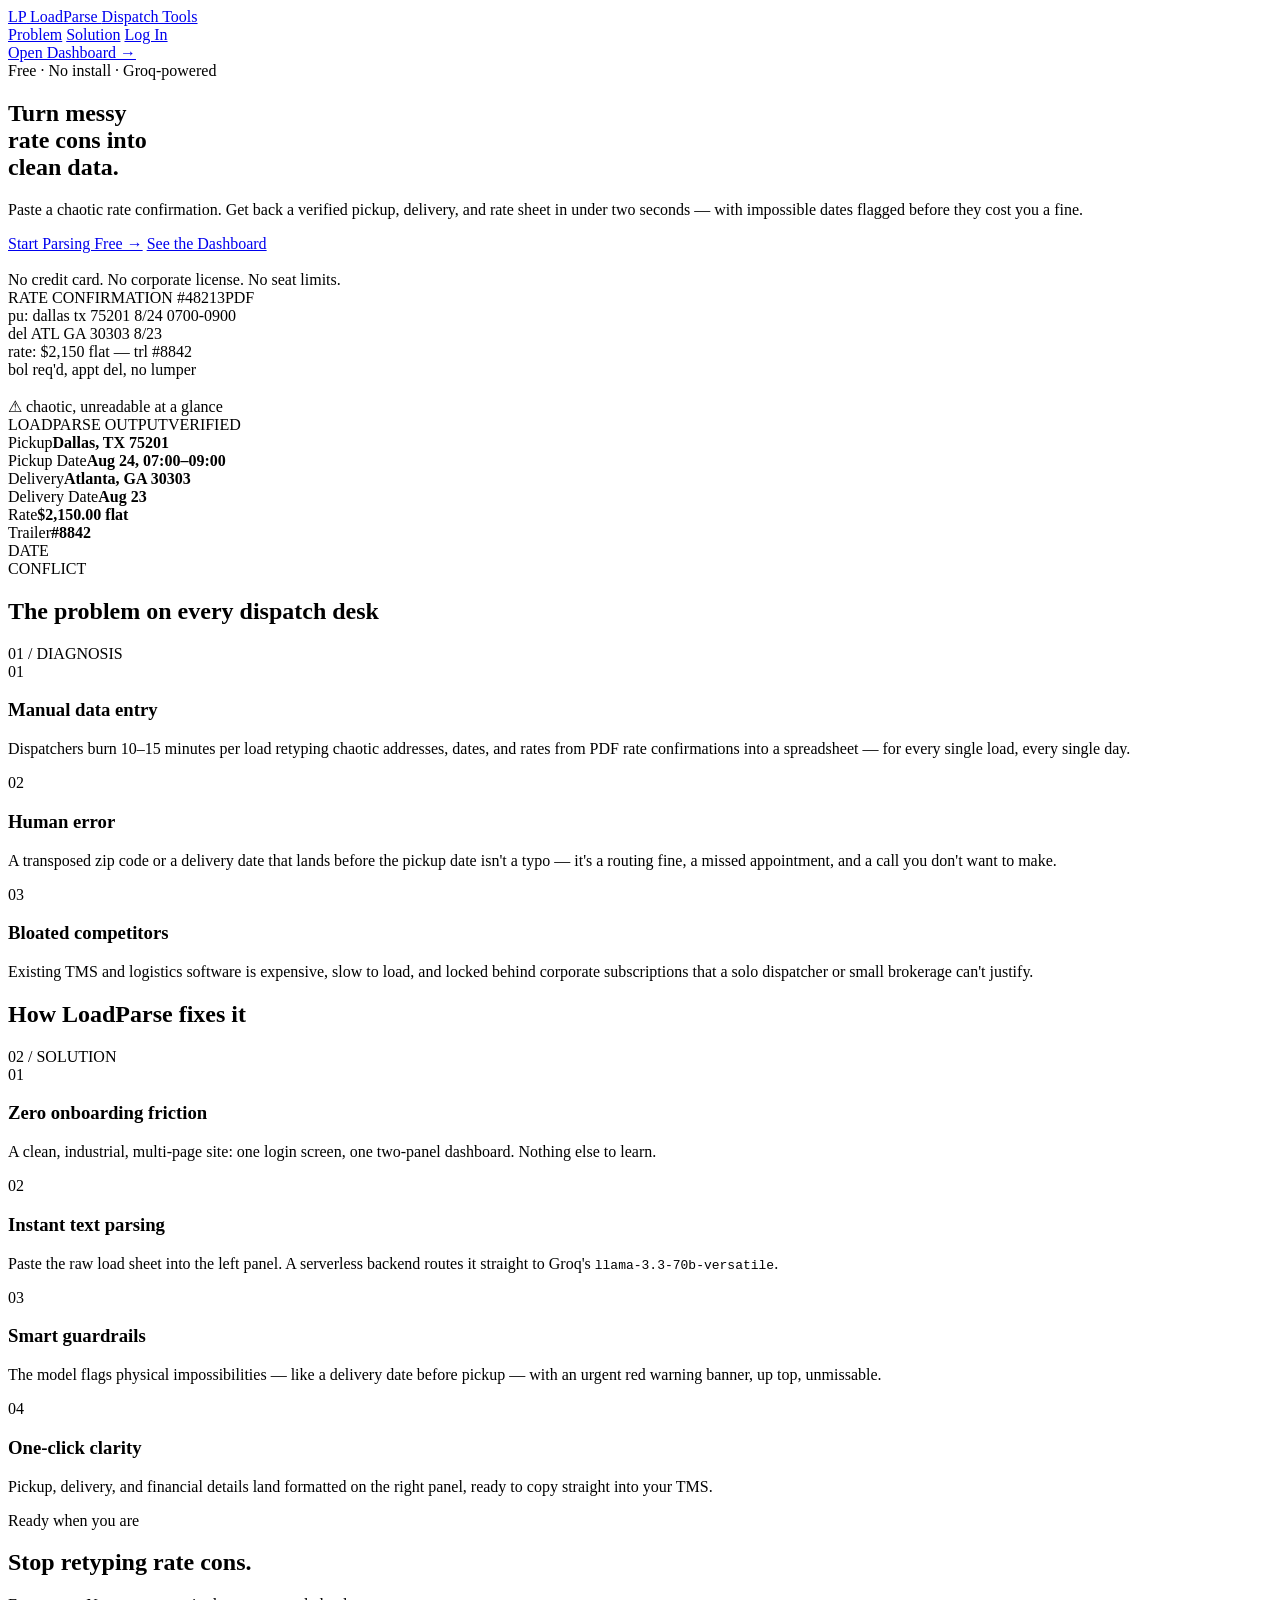
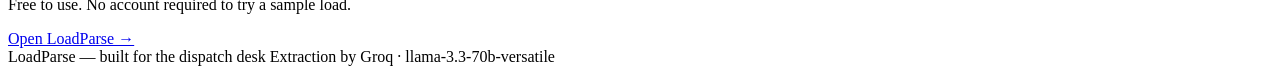
==== index.html @ b396aa14 "Add initial index.html for LoadParse application This HTML file serves as the main structure for the" ====
<!DOCTYPE html>
<html lang="en">
<head>
<meta charset="UTF-8">
<meta name="viewport" content="width=device-width, initial-scale=1.0">
<title>LoadParse — Rate Confirmations to Clean Data, Instantly</title>
<link rel="preconnect" href="https://fonts.googleapis.com">
<link href="https://fonts.googleapis.com/css2?family=Archivo+Black&family=IBM+Plex+Mono:wght@400;500;600;700&family=Inter:wght@400;500;600;700&display=swap" rel="stylesheet">
<link rel="stylesheet" href="styles.css">
</head>
<body>

<div class="stripe"></div>
<header class="topbar">
  <a href="index.html" class="brand">
    <span class="mark">LP</span>
    LoadParse
    <span class="tag">Dispatch Tools</span>
  </a>
  <nav class="nav-links">
    <a href="index.html#problem">Problem</a>
    <a href="index.html#solution">Solution</a>
    <a href="login.html">Log In</a>
  </nav>
  <a href="login.html" class="btn btn-primary">Open Dashboard →</a>
</header>

<section class="hero">
  <div>
    <div class="eyebrow">Free · No install · Groq-powered</div>
    <h1>Turn messy<br>rate cons into<br><span class="hl">clean data.</span></h1>
    <p class="lede">Paste a chaotic rate confirmation. Get back a verified pickup, delivery, and rate sheet in under two seconds — with impossible dates flagged before they cost you a fine.</p>
    <div class="hero-cta">
      <a href="login.html" class="btn btn-primary">Start Parsing Free →</a>
      <a href="dashboard.html" class="btn btn-ghost">See the Dashboard</a>
    </div>
    <div class="hero-note" style="margin-top:18px;">No credit card. No corporate license. No seat limits.</div>
  </div>

  <div class="doc-stack">
    <div class="doc-card back">
      <div class="doc-title"><span>RATE CONFIRMATION #48213</span><span>PDF</span></div>
      pu: dallas tx 75201 8/24 0700-0900<br>
      del ATL GA 30303 8/23<br>
      rate: $2,150 flat — trl #8842<br>
      bol req'd, appt del, no lumper<br>
      <br>
      <span style="color:var(--red);">⚠ chaotic, unreadable at a glance</span>
    </div>
    <div class="doc-card front">
      <div class="doc-title"><span>LOADPARSE OUTPUT</span><span>VERIFIED</span></div>
      <div class="doc-line"><span>Pickup</span><b>Dallas, TX 75201</b></div>
      <div class="doc-line"><span>Pickup Date</span><b>Aug 24, 07:00–09:00</b></div>
      <div class="doc-line"><span>Delivery</span><b>Atlanta, GA 30303</b></div>
      <div class="doc-line"><span>Delivery Date</span><b>Aug 23</b></div>
      <div class="doc-line"><span>Rate</span><b>$2,150.00 flat</b></div>
      <div class="doc-line"><span>Trailer</span><b>#8842</b></div>
      <div class="stamp">DATE<br>CONFLICT</div>
    </div>
  </div>
</section>

<section class="band" id="problem">
  <div class="band-inner">
    <div class="band-head">
      <h2>The problem on every dispatch desk</h2>
      <span class="band-num">01 / DIAGNOSIS</span>
    </div>
    <div class="problem-grid">
      <div class="problem-card">
        <span class="num">01</span>
        <h3>Manual data entry</h3>
        <p>Dispatchers burn 10–15 minutes per load retyping chaotic addresses, dates, and rates from PDF rate confirmations into a spreadsheet — for every single load, every single day.</p>
      </div>
      <div class="problem-card">
        <span class="num">02</span>
        <h3>Human error</h3>
        <p>A transposed zip code or a delivery date that lands before the pickup date isn't a typo — it's a routing fine, a missed appointment, and a call you don't want to make.</p>
      </div>
      <div class="problem-card">
        <span class="num">03</span>
        <h3>Bloated competitors</h3>
        <p>Existing TMS and logistics software is expensive, slow to load, and locked behind corporate subscriptions that a solo dispatcher or small brokerage can't justify.</p>
      </div>
    </div>
  </div>
</section>

<section class="band solution-band" id="solution">
  <div class="band-inner">
    <div class="band-head">
      <h2>How LoadParse fixes it</h2>
      <span class="band-num">02 / SOLUTION</span>
    </div>
    <div class="solution-grid">
      <div class="solution-card">
        <div class="icon">01</div>
        <h3>Zero onboarding friction</h3>
        <p>A clean, industrial, multi-page site: one login screen, one two-panel dashboard. Nothing else to learn.</p>
      </div>
      <div class="solution-card">
        <div class="icon">02</div>
        <h3>Instant text parsing</h3>
        <p>Paste the raw load sheet into the left panel. A serverless backend routes it straight to Groq's <code>llama-3.3-70b-versatile</code>.</p>
      </div>
      <div class="solution-card">
        <div class="icon">03</div>
        <h3>Smart guardrails</h3>
        <p>The model flags physical impossibilities — like a delivery date before pickup — with an urgent red warning banner, up top, unmissable.</p>
      </div>
      <div class="solution-card">
        <div class="icon">04</div>
        <h3>One-click clarity</h3>
        <p>Pickup, delivery, and financial details land formatted on the right panel, ready to copy straight into your TMS.</p>
      </div>
    </div>
  </div>
</section>

<section class="cta-band">
  <div class="eyebrow" style="justify-content:center;">Ready when you are</div>
  <h2>Stop retyping rate cons.</h2>
  <p>Free to use. No account required to try a sample load.</p>
  <a href="login.html" class="btn btn-primary">Open LoadParse →</a>
</section>

<footer>
  <span>LoadParse — built for the dispatch desk</span>
  <span>Extraction by Groq · llama-3.3-70b-versatile</span>
</footer>

</body>
</html>
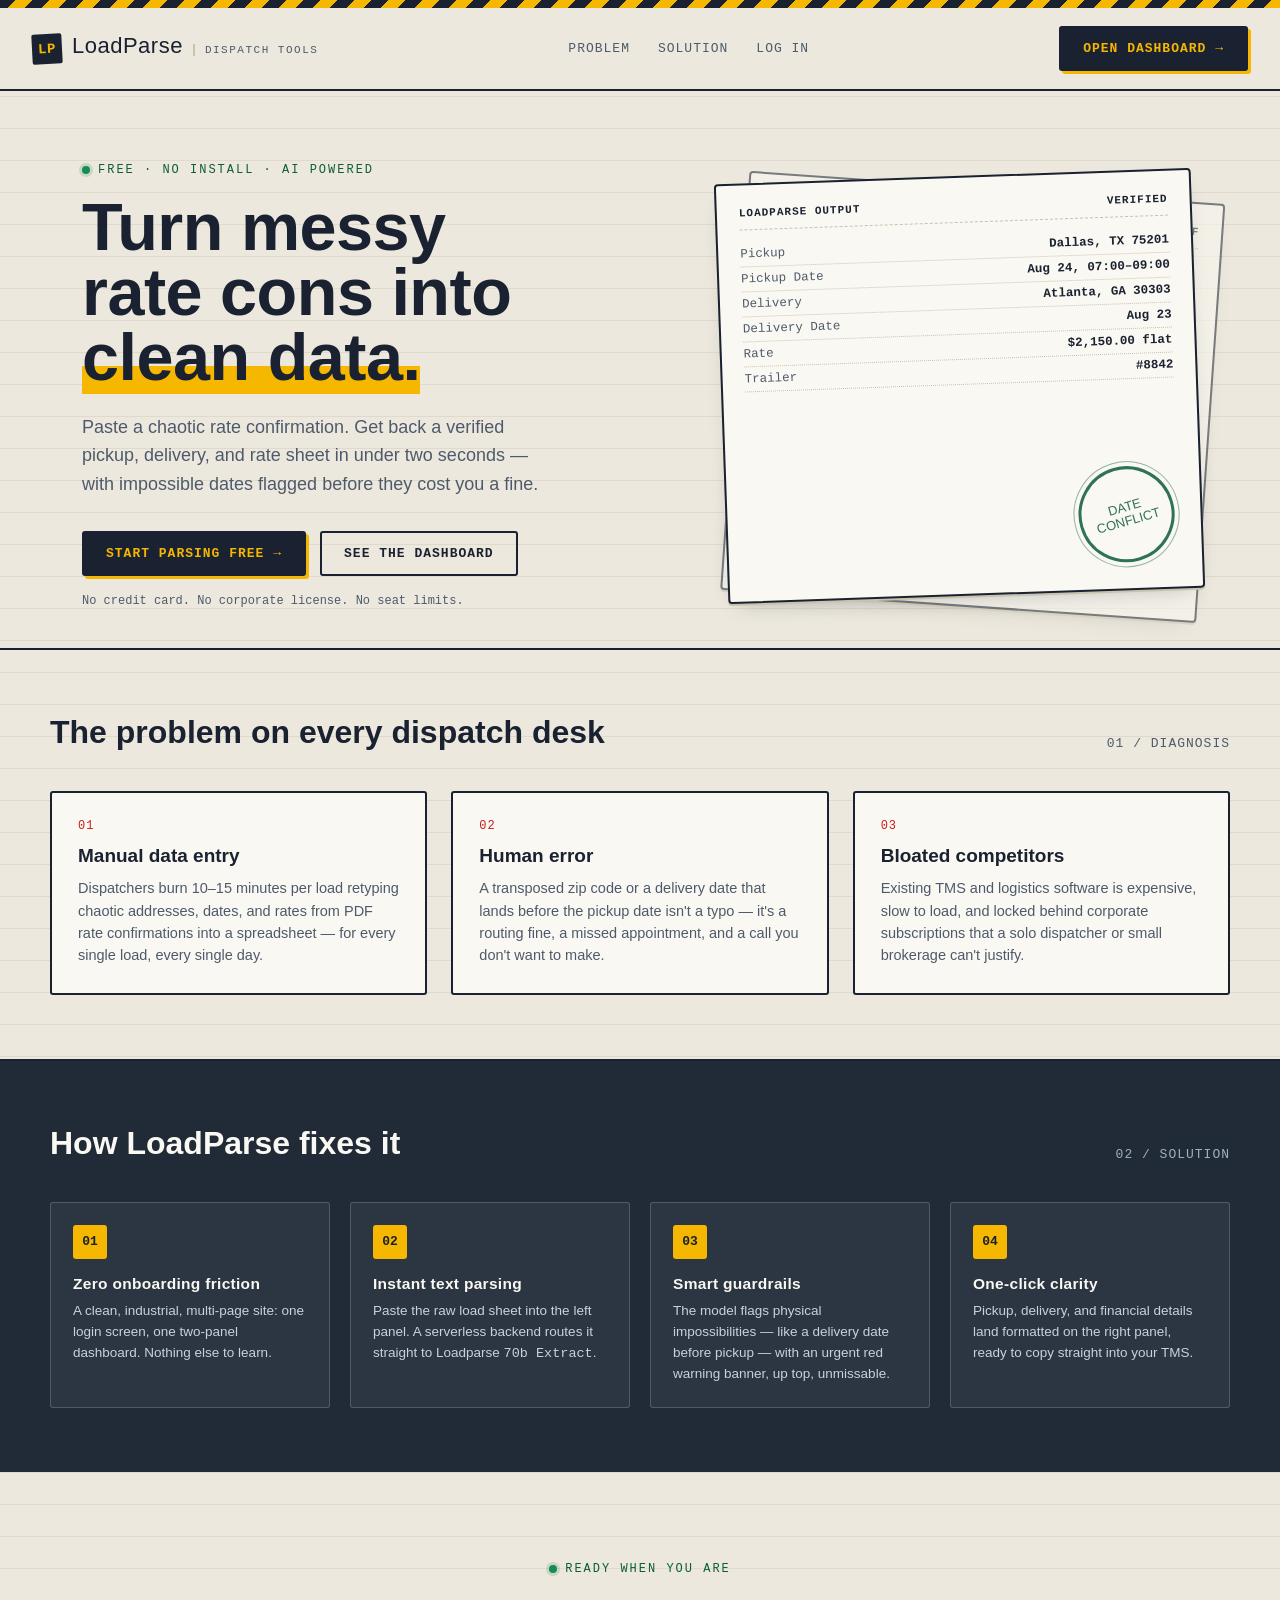
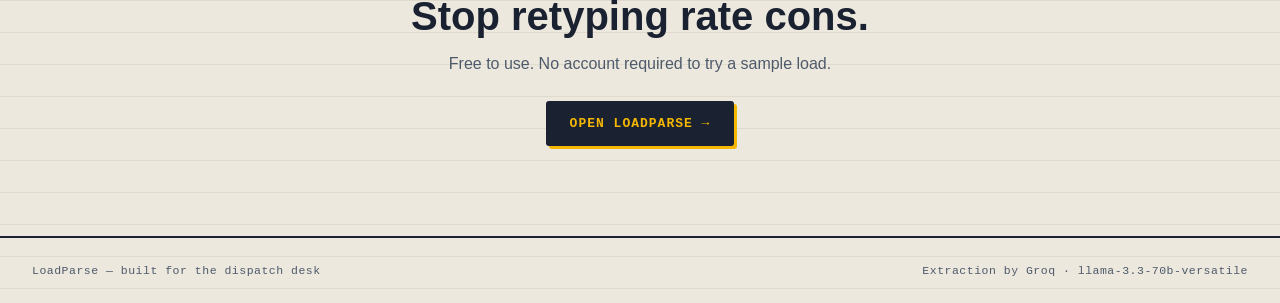
==== commit 60d4f850: "Update references from Groq to AI and Loadparse" ====
--- a/index.html
+++ b/index.html
@@ -27,7 +27,7 @@
 
 <section class="hero">
   <div>
-    <div class="eyebrow">Free · No install · Groq-powered</div>
+    <div class="eyebrow">Free · No install · AI powered</div>
     <h1>Turn messy<br>rate cons into<br><span class="hl">clean data.</span></h1>
     <p class="lede">Paste a chaotic rate confirmation. Get back a verified pickup, delivery, and rate sheet in under two seconds — with impossible dates flagged before they cost you a fine.</p>
     <div class="hero-cta">
@@ -101,7 +101,7 @@
       <div class="solution-card">
         <div class="icon">02</div>
         <h3>Instant text parsing</h3>
-        <p>Paste the raw load sheet into the left panel. A serverless backend routes it straight to Groq's <code>llama-3.3-70b-versatile</code>.</p>
+        <p>Paste the raw load sheet into the left panel. A serverless backend routes it straight to Loadparse <code>70b Extract</code>.</p>
       </div>
       <div class="solution-card">
         <div class="icon">03</div>
--- a/styles.css
+++ b/styles.css
@@ -0,0 +1,765 @@
+/* ==========================================================================
+   LoadParse — design tokens
+   Palette: bonded manifest paper, ink navy, DOT safety yellow,
+            highway-sign green, alert red, steel chrome.
+   Type: Archivo Black (stencil/display) + IBM Plex Mono (data) + Inter (body)
+   Signature: the rubber "stamp" that lands on parsed output.
+   ========================================================================== */
+
+:root{
+  --paper: #ECE8DD;
+  --paper-dim: #DFDACB;
+  --paper-line: #C9C2AC;
+  --ink: #1A2130;
+  --ink-soft: #4E5A6B;
+  --white: #FAF8F2;
+  --steel: #33475B;
+  --steel-dark: #212B38;
+  --yellow: #F5B700;
+  --yellow-ink: #2A2000;
+  --green: #0B5D3B;
+  --green-bright: #178A57;
+  --red: #C81E1E;
+  --red-dark: #7A1010;
+
+  --font-display: 'Archivo Black', 'Arial Black', sans-serif;
+  --font-mono: 'IBM Plex Mono', 'Courier New', monospace;
+  --font-body: 'Inter', -apple-system, sans-serif;
+
+  --radius: 3px;
+  --shadow-card: 0 2px 0 var(--paper-line), 0 10px 24px -14px rgba(26,33,48,0.35);
+}
+
+*{ box-sizing: border-box; }
+html{ scroll-behavior: smooth; }
+body{
+  margin:0;
+  background: var(--paper);
+  color: var(--ink);
+  font-family: var(--font-body);
+  -webkit-font-smoothing: antialiased;
+  background-image:
+    linear-gradient(var(--paper-dim) 1px, transparent 1px),
+    linear-gradient(90deg, transparent 1px, transparent 1px);
+  background-size: 100% 32px;
+}
+
+a{ color: inherit; }
+
+/* -------------------------- caution stripe rule -------------------------- */
+.stripe{
+  height: 8px;
+  width: 100%;
+  background: repeating-linear-gradient(
+    -45deg,
+    var(--yellow),
+    var(--yellow) 12px,
+    var(--ink) 12px,
+    var(--ink) 24px
+  );
+}
+
+/* ------------------------------- header ---------------------------------- */
+.topbar{
+  display:flex;
+  align-items:center;
+  justify-content:space-between;
+  padding: 18px 32px;
+  border-bottom: 2px solid var(--ink);
+  background: var(--paper);
+}
+.brand{
+  display:flex;
+  align-items:baseline;
+  gap:10px;
+  font-family: var(--font-display);
+  font-size: 22px;
+  letter-spacing: 0.5px;
+  text-decoration:none;
+  color: var(--ink);
+}
+.brand .mark{
+  display:inline-flex;
+  align-items:center;
+  justify-content:center;
+  width: 30px; height:30px;
+  background: var(--ink);
+  color: var(--yellow);
+  font-family: var(--font-mono);
+  font-weight:700;
+  font-size: 14px;
+  border-radius: 2px;
+  transform: rotate(-3deg);
+}
+.brand .tag{
+  font-family: var(--font-mono);
+  font-size: 11px;
+  letter-spacing: 1.5px;
+  color: var(--ink-soft);
+  text-transform: uppercase;
+  border-left: 2px solid var(--paper-line);
+  padding-left: 10px;
+}
+.nav-links{
+  display:flex;
+  gap: 28px;
+  font-family: var(--font-mono);
+  font-size: 13px;
+  text-transform: uppercase;
+  letter-spacing: 1px;
+}
+.nav-links a{ text-decoration:none; color: var(--ink-soft); transition: color .15s; }
+.nav-links a:hover, .nav-links a:focus-visible{ color: var(--ink); }
+
+/* ------------------------------- buttons ---------------------------------- */
+.btn{
+  font-family: var(--font-mono);
+  font-size: 13px;
+  letter-spacing: 1px;
+  text-transform: uppercase;
+  font-weight: 600;
+  padding: 13px 22px;
+  border-radius: var(--radius);
+  border: 2px solid var(--ink);
+  cursor: pointer;
+  display:inline-flex;
+  align-items:center;
+  gap: 8px;
+  text-decoration:none;
+  transition: transform .12s ease, box-shadow .12s ease;
+}
+.btn:active{ transform: translateY(1px); }
+.btn-primary{
+  background: var(--ink);
+  color: var(--yellow);
+  box-shadow: 3px 3px 0 var(--yellow);
+}
+.btn-primary:hover{ box-shadow: 5px 5px 0 var(--yellow); transform: translate(-2px,-2px); }
+.btn-ghost{
+  background: transparent;
+  color: var(--ink);
+}
+.btn-ghost:hover{ background: var(--paper-dim); }
+.btn-block{ width:100%; justify-content:center; }
+.btn:focus-visible{ outline: 3px solid var(--steel); outline-offset: 2px; }
+
+/* -------------------------------------------------------------------------
+   LANDING PAGE
+   ------------------------------------------------------------------------- */
+.hero{
+  max-width: 1180px;
+  margin: 0 auto;
+  padding: 72px 32px 40px;
+  display:grid;
+  grid-template-columns: 1.1fr 0.9fr;
+  gap: 56px;
+  align-items:center;
+}
+.eyebrow{
+  font-family: var(--font-mono);
+  font-size: 12px;
+  letter-spacing: 2px;
+  text-transform: uppercase;
+  color: var(--green);
+  display:flex;
+  align-items:center;
+  gap:8px;
+  margin-bottom: 18px;
+}
+.eyebrow::before{
+  content:"";
+  width:8px; height:8px;
+  background: var(--green-bright);
+  border-radius: 50%;
+  box-shadow: 0 0 0 3px rgba(23,138,87,0.18);
+}
+.hero h1{
+  font-family: var(--font-display);
+  font-size: clamp(40px, 5.2vw, 68px);
+  line-height: 0.98;
+  margin: 0 0 22px;
+  letter-spacing: -0.5px;
+}
+.hero h1 .hl{
+  background: linear-gradient(180deg, transparent 62%, var(--yellow) 62%);
+}
+.hero p.lede{
+  font-size: 18px;
+  line-height: 1.6;
+  color: var(--ink-soft);
+  max-width: 46ch;
+  margin-bottom: 32px;
+}
+.hero-cta{ display:flex; gap:14px; align-items:center; flex-wrap:wrap; }
+.hero-note{
+  font-family: var(--font-mono);
+  font-size: 12px;
+  color: var(--ink-soft);
+}
+
+/* mock document card in hero */
+.doc-stack{ position:relative; height: 420px; }
+.doc-card{
+  position:absolute;
+  inset: 0;
+  background: var(--white);
+  border: 2px solid var(--ink);
+  border-radius: 4px;
+  box-shadow: var(--shadow-card);
+  padding: 22px;
+  font-family: var(--font-mono);
+  font-size: 12.5px;
+  color: var(--ink-soft);
+}
+.doc-card.back{
+  transform: rotate(4deg) translate(14px, 10px);
+  opacity: 0.55;
+  z-index:1;
+}
+.doc-card.front{
+  transform: rotate(-2deg);
+  z-index:2;
+}
+.doc-card .doc-title{
+  font-family: var(--font-mono);
+  font-weight:700;
+  color: var(--ink);
+  letter-spacing:1px;
+  text-transform:uppercase;
+  font-size: 11px;
+  border-bottom: 1px dashed var(--paper-line);
+  padding-bottom: 10px;
+  margin-bottom: 12px;
+  display:flex;
+  justify-content:space-between;
+}
+.doc-line{ display:flex; justify-content:space-between; padding: 5px 0; border-bottom: 1px dotted var(--paper-line); }
+.doc-line b{ color: var(--ink); font-weight:600; }
+.stamp{
+  position:absolute;
+  bottom: 26px; right: 26px;
+  width: 96px; height:96px;
+  border: 3px solid var(--green);
+  border-radius: 50%;
+  color: var(--green);
+  display:flex;
+  align-items:center;
+  justify-content:center;
+  text-align:center;
+  font-family: var(--font-display);
+  font-size: 13px;
+  line-height:1.1;
+  transform: rotate(-14deg);
+  opacity: 0.85;
+  mix-blend-mode: multiply;
+}
+.stamp::before{
+  content:"";
+  position:absolute; inset: -8px;
+  border: 1px solid var(--green);
+  border-radius: 50%;
+  opacity:0.5;
+}
+
+section.band{
+  border-top: 2px solid var(--ink);
+  padding: 64px 32px;
+}
+.band-inner{ max-width: 1180px; margin:0 auto; }
+.band-head{
+  display:flex;
+  justify-content:space-between;
+  align-items:flex-end;
+  gap: 24px;
+  margin-bottom: 40px;
+  flex-wrap:wrap;
+}
+.band-head h2{
+  font-family: var(--font-display);
+  font-size: 32px;
+  margin:0;
+}
+.band-head .band-num{
+  font-family: var(--font-mono);
+  font-size: 13px;
+  color: var(--ink-soft);
+  letter-spacing: 1px;
+}
+
+.problem-grid{ display:grid; grid-template-columns: repeat(3, 1fr); gap: 24px; }
+.problem-card{
+  background: var(--white);
+  border: 2px solid var(--ink);
+  border-radius: var(--radius);
+  padding: 26px;
+}
+.problem-card .num{
+  font-family: var(--font-mono);
+  font-size: 12px;
+  color: var(--red);
+  letter-spacing: 1px;
+  margin-bottom: 12px;
+  display:block;
+}
+.problem-card h3{
+  font-family: var(--font-display);
+  font-size: 19px;
+  margin: 0 0 10px;
+}
+.problem-card p{ color: var(--ink-soft); line-height:1.55; margin:0; font-size:14.5px; }
+
+.solution-band{ background: var(--steel-dark); color: var(--white); }
+.solution-band .band-head h2{ color: var(--white); }
+.solution-band .band-head .band-num{ color: #9FB0BF; }
+.solution-grid{ display:grid; grid-template-columns: repeat(4, 1fr); gap: 20px; }
+.solution-card{
+  background: rgba(250,248,242,0.05);
+  border: 1px solid rgba(250,248,242,0.18);
+  border-radius: var(--radius);
+  padding: 22px;
+}
+.solution-card .icon{
+  width: 34px; height:34px;
+  background: var(--yellow);
+  color: var(--ink);
+  border-radius: 3px;
+  display:flex; align-items:center; justify-content:center;
+  font-family: var(--font-mono); font-weight:700; font-size:13px;
+  margin-bottom: 16px;
+}
+.solution-card h3{ font-family: var(--font-display); font-size: 15.5px; margin: 0 0 8px; letter-spacing:0.3px;}
+.solution-card p{ font-size: 13.5px; line-height:1.55; color: #C9D2DA; margin:0; }
+
+.cta-band{ text-align:center; padding: 90px 32px; }
+.cta-band h2{ font-family: var(--font-display); font-size: 40px; margin: 0 0 16px; }
+.cta-band p{ color: var(--ink-soft); margin: 0 0 28px; }
+
+footer{
+  border-top: 2px solid var(--ink);
+  padding: 26px 32px;
+  display:flex;
+  justify-content:space-between;
+  font-family: var(--font-mono);
+  font-size: 11.5px;
+  color: var(--ink-soft);
+  letter-spacing: 0.5px;
+}
+
+/* -------------------------------------------------------------------------
+   LOGIN PAGE
+   ------------------------------------------------------------------------- */
+.login-wrap{
+  min-height: calc(100vh - 65px);
+  display:flex;
+  align-items:center;
+  justify-content:center;
+  padding: 40px 20px;
+}
+.login-card{
+  width: 100%;
+  max-width: 400px;
+  background: var(--white);
+  border: 2px solid var(--ink);
+  border-radius: 4px;
+  box-shadow: var(--shadow-card);
+  padding: 38px 34px 30px;
+  position: relative;
+}
+.login-card .clip{
+  position:absolute;
+  top: -14px; left: 50%;
+  transform: translateX(-50%);
+  width: 56px; height: 20px;
+  background: var(--steel);
+  border-radius: 3px;
+  box-shadow: 0 3px 6px rgba(0,0,0,0.25);
+}
+.login-head{ margin-bottom: 28px; }
+.login-head .eyebrow{ margin-bottom: 10px; }
+.login-head h1{
+  font-family: var(--font-display);
+  font-size: 26px;
+  margin: 0 0 8px;
+}
+.login-head p{ color: var(--ink-soft); font-size: 14px; margin:0; line-height:1.5; }
+
+.field{ margin-bottom: 18px; }
+.field label{
+  display:block;
+  font-family: var(--font-mono);
+  font-size: 11px;
+  letter-spacing: 1px;
+  text-transform: uppercase;
+  color: var(--ink-soft);
+  margin-bottom: 7px;
+}
+.field input{
+  width: 100%;
+  padding: 12px 13px;
+  border: 2px solid var(--ink);
+  border-radius: var(--radius);
+  font-family: var(--font-mono);
+  font-size: 14px;
+  background: var(--paper);
+  color: var(--ink);
+}
+.field input:focus-visible{ outline: 3px solid var(--steel); outline-offset:1px; }
+.field-row{ display:flex; justify-content:space-between; align-items:center; margin-bottom:22px; }
+.check{ display:flex; align-items:center; gap:8px; font-family: var(--font-mono); font-size:12px; color: var(--ink-soft); }
+.link-sm{ font-family: var(--font-mono); font-size:12px; color: var(--steel); text-decoration:none; }
+.link-sm:hover{ text-decoration:underline; }
+
+.login-foot{
+  margin-top: 22px;
+  padding-top: 18px;
+  border-top: 1px dashed var(--paper-line);
+  font-size: 13px;
+  color: var(--ink-soft);
+  text-align:center;
+}
+.login-foot a{ color: var(--steel); font-weight:600; text-decoration:none; }
+.login-foot a:hover{ text-decoration:underline; }
+
+.demo-note{
+  font-family: var(--font-mono);
+  font-size: 11px;
+  color: var(--green);
+  background: rgba(11,93,59,0.08);
+  border: 1px dashed var(--green);
+  padding: 9px 11px;
+  border-radius: var(--radius);
+  margin-bottom: 20px;
+  line-height:1.5;
+}
+
+.auth-msg{
+  font-family: var(--font-mono);
+  font-size: 12px;
+  padding: 11px 13px;
+  border-radius: var(--radius);
+  margin-bottom: 18px;
+  line-height: 1.55;
+}
+.auth-msg.err{ background: rgba(200,30,30,0.08); border: 1px solid var(--red); color: var(--red-dark); }
+.auth-msg.ok{ background: rgba(11,93,59,0.08); border: 1px solid var(--green); color: var(--green); }
+
+/* -------------------------------------------------------------------------
+   DASHBOARD
+   ------------------------------------------------------------------------- */
+.dash-shell{ min-height: calc(100vh - 65px); display:flex; flex-direction:column; }
+.dash-top{
+  padding: 20px 32px 14px;
+  display:flex;
+  justify-content:space-between;
+  align-items:flex-end;
+  gap: 20px;
+  flex-wrap: wrap;
+}
+.dash-top h1{
+  font-family: var(--font-display);
+  font-size: 24px;
+  margin: 0 0 6px;
+}
+.dash-top p{ margin:0; color: var(--ink-soft); font-size: 13.5px; }
+.status-pill{
+  font-family: var(--font-mono);
+  font-size: 11px;
+  letter-spacing: 1px;
+  text-transform: uppercase;
+  padding: 7px 12px;
+  border-radius: 20px;
+  border: 1.5px solid var(--green);
+  color: var(--green);
+  display:flex;
+  align-items:center;
+  gap:7px;
+}
+.status-pill .dot{ width:7px; height:7px; border-radius:50%; background: var(--green-bright); }
+.status-pill.offline{ border-color: var(--ink-soft); color: var(--ink-soft); }
+.status-pill.offline .dot{ background: var(--ink-soft); }
+
+.dash-grid{
+  flex:1;
+  display:grid;
+  grid-template-columns: 1fr 1fr;
+  gap: 2px;
+  background: var(--ink);
+  border-top: 2px solid var(--ink);
+  margin-top: 14px;
+}
+@media (max-width: 900px){ .dash-grid{ grid-template-columns: 1fr; } }
+
+.panel{
+  background: var(--paper);
+  padding: 22px 28px 28px;
+  display:flex;
+  flex-direction:column;
+}
+.panel-head{
+  display:flex;
+  justify-content:space-between;
+  align-items:center;
+  margin-bottom: 14px;
+}
+.panel-head h2{
+  font-family: var(--font-mono);
+  font-size: 12px;
+  letter-spacing: 1.5px;
+  text-transform: uppercase;
+  color: var(--ink-soft);
+  margin:0;
+  display:flex;
+  align-items:center;
+  gap:8px;
+}
+.panel-head h2 .idx{
+  background: var(--ink); color: var(--yellow);
+  font-size: 10px;
+  width:18px;height:18px;
+  border-radius:2px;
+  display:inline-flex;align-items:center;justify-content:center;
+}
+
+.upload-zone{
+  border: 2px dashed var(--paper-line);
+  border-radius: var(--radius);
+  background: var(--white);
+  padding: 20px;
+  text-align:center;
+  cursor:pointer;
+  transition: border-color .15s ease, background .15s ease;
+  margin-bottom: 12px;
+}
+.upload-zone:hover, .upload-zone:focus-visible{ border-color: var(--steel); outline:none; }
+.upload-zone.dragover{ border-color: var(--green); background: rgba(11,93,59,0.06); }
+.upload-zone.busy{ border-color: var(--yellow); background: rgba(245,183,0,0.08); cursor:wait; }
+.upload-icon{ font-family: var(--font-mono); font-size: 20px; color: var(--ink-soft); margin-bottom:6px; }
+.upload-main{ margin:0 0 3px; font-size: 13px; }
+.upload-main b{ color: var(--ink); }
+.upload-sub{ margin:0; font-size: 11px; color: var(--ink-soft); }
+.upload-status{
+  font-family: var(--font-mono);
+  font-size: 11.5px;
+  margin-bottom: 8px;
+  min-height: 14px;
+}
+.upload-status.err{ color: var(--red); }
+.upload-status.ok{ color: var(--green); }
+.upload-status.busy{ color: var(--ink-soft); }
+.divider-or{
+  display:flex; align-items:center; gap:10px;
+  font-family: var(--font-mono); font-size:10px; text-transform:uppercase;
+  letter-spacing:1px; color: var(--ink-soft); margin-bottom: 10px;
+}
+.divider-or::before, .divider-or::after{ content:""; flex:1; height:1px; background: var(--paper-line); }
+
+textarea#raw-input{
+  flex:1;
+  min-height: 340px;
+  resize: vertical;
+  background: var(--white);
+  border: 2px solid var(--ink);
+  border-radius: var(--radius);
+  padding: 16px;
+  font-family: var(--font-mono);
+  font-size: 13px;
+  line-height: 1.6;
+  color: var(--ink);
+}
+textarea#raw-input:focus-visible{ outline: 3px solid var(--steel); outline-offset:1px; }
+textarea#raw-input::placeholder{ color: #9AA3AC; }
+
+.panel-actions{
+  display:flex;
+  justify-content:space-between;
+  align-items:center;
+  margin-top: 14px;
+  gap: 12px;
+}
+.char-count{ font-family: var(--font-mono); font-size: 11px; color: var(--ink-soft); }
+
+.sample-links{ display:flex; gap:10px; font-family: var(--font-mono); font-size:11px; }
+.sample-links button{
+  background:none; border:none; color: var(--steel);
+  text-decoration: underline dotted;
+  cursor:pointer;
+  font-family: var(--font-mono);
+  font-size: 11px;
+  padding:0;
+}
+
+/* output panel */
+.output-empty{
+  flex:1;
+  border: 2px dashed var(--paper-line);
+  border-radius: var(--radius);
+  display:flex;
+  align-items:center;
+  justify-content:center;
+  text-align:center;
+  color: var(--ink-soft);
+  padding: 40px;
+}
+.output-empty .glyph{
+  font-family: var(--font-mono);
+  font-size: 34px;
+  color: var(--paper-line);
+  margin-bottom: 14px;
+}
+.output-empty p{ font-size: 13.5px; max-width: 32ch; margin: 0 auto; line-height:1.5; }
+
+.output-loading{
+  flex:1;
+  display:flex;
+  flex-direction:column;
+  align-items:center;
+  justify-content:center;
+  gap: 14px;
+  color: var(--ink-soft);
+  font-family: var(--font-mono);
+  font-size: 12.5px;
+}
+.spinner{
+  width: 34px; height:34px;
+  border-radius:50%;
+  border: 3px solid var(--paper-line);
+  border-top-color: var(--ink);
+  animation: spin .8s linear infinite;
+}
+@keyframes spin{ to{ transform: rotate(360deg); } }
+
+.warn-banner{
+  background: var(--red);
+  color: var(--white);
+  border: 2px solid var(--red-dark);
+  border-radius: var(--radius);
+  padding: 14px 16px;
+  margin-bottom: 16px;
+  display:flex;
+  gap: 12px;
+  align-items:flex-start;
+  animation: bannerIn .25s ease;
+}
+@keyframes bannerIn{ from{ opacity:0; transform: translateY(-6px);} to{opacity:1; transform:none;} }
+.warn-banner .flag{
+  font-family: var(--font-display);
+  font-size: 11px;
+  background: var(--white);
+  color: var(--red);
+  padding: 3px 7px;
+  border-radius: 2px;
+  white-space:nowrap;
+}
+.warn-banner .msg{ font-size: 13px; line-height:1.5; }
+.warn-banner .msg b{ font-weight:700; }
+
+.result-card{
+  background: var(--white);
+  border: 2px solid var(--ink);
+  border-radius: 4px;
+  padding: 22px 22px 18px;
+  position: relative;
+  overflow:hidden;
+}
+.result-card .stamp-abs{
+  position:absolute;
+  top: 18px; right: 18px;
+  width: 78px; height:78px;
+  border-radius:50%;
+  border: 3px solid var(--green);
+  color: var(--green);
+  display:flex; align-items:center; justify-content:center;
+  text-align:center;
+  font-family: var(--font-display);
+  font-size: 11px;
+  line-height:1.15;
+  transform: rotate(-12deg) scale(0.6);
+  opacity:0;
+  mix-blend-mode: multiply;
+  transition: transform .35s cubic-bezier(.2,1.6,.4,1), opacity .3s ease;
+  pointer-events:none;
+}
+.result-card .stamp-abs.show{ opacity:0.9; transform: rotate(-12deg) scale(1); }
+.result-card .stamp-abs.hold{ border-color: var(--red); color: var(--red); }
+
+.result-section{ margin-bottom: 18px; }
+.result-section:last-child{ margin-bottom:0; }
+.result-section h3{
+  font-family: var(--font-mono);
+  font-size: 11px;
+  letter-spacing: 1.5px;
+  text-transform: uppercase;
+  color: var(--ink-soft);
+  margin: 0 0 10px;
+  padding-bottom: 8px;
+  border-bottom: 1px dashed var(--paper-line);
+}
+.result-row{
+  display:flex;
+  justify-content:space-between;
+  gap: 12px;
+  padding: 6px 0;
+  font-size: 14px;
+}
+.result-row .rk{ color: var(--ink-soft); }
+.result-row .rv{ font-family: var(--font-mono); font-weight:600; text-align:right; }
+.result-row .rv.copyable{ cursor:pointer; border-bottom: 1px dotted var(--steel); }
+.result-row .rv.copyable:hover{ color: var(--steel); }
+
+.stops-list{ display:flex; flex-direction:column; gap: 10px; }
+.stop{
+  display:flex;
+  gap: 12px;
+  align-items:flex-start;
+  padding: 10px 12px;
+  background: var(--paper);
+  border-radius: var(--radius);
+  border-left: 3px solid var(--steel);
+}
+.stop.pickup{ border-left-color: var(--green); }
+.stop.delivery{ border-left-color: var(--red); }
+.stop .stop-tag{
+  font-family: var(--font-mono);
+  font-size: 10px;
+  letter-spacing: 1px;
+  text-transform: uppercase;
+  color: var(--ink-soft);
+  width: 64px;
+  flex-shrink:0;
+  padding-top:2px;
+}
+.stop .stop-body b{ display:block; font-size: 14px; margin-bottom:2px; }
+.stop .stop-body span{ font-size: 12.5px; color: var(--ink-soft); font-family: var(--font-mono); }
+
+.result-foot{
+  display:flex;
+  justify-content:flex-end;
+  gap: 10px;
+  margin-top: 16px;
+}
+.result-foot .btn{ padding: 9px 16px; font-size:11px; }
+
+.toast{
+  position: fixed;
+  bottom: 24px; left: 50%;
+  transform: translateX(-50%) translateY(10px);
+  background: var(--ink);
+  color: var(--yellow);
+  font-family: var(--font-mono);
+  font-size: 12px;
+  letter-spacing: 0.5px;
+  padding: 11px 18px;
+  border-radius: var(--radius);
+  opacity: 0;
+  pointer-events:none;
+  transition: opacity .2s ease, transform .2s ease;
+  z-index: 40;
+}
+.toast.show{ opacity: 1; transform: translateX(-50%) translateY(0); }
+
+@media (max-width: 760px){
+  .hero{ grid-template-columns: 1fr; padding-top: 44px; }
+  .doc-stack{ height: 300px; }
+  .problem-grid, .solution-grid{ grid-template-columns: 1fr; }
+  .nav-links{ display:none; }
+}
